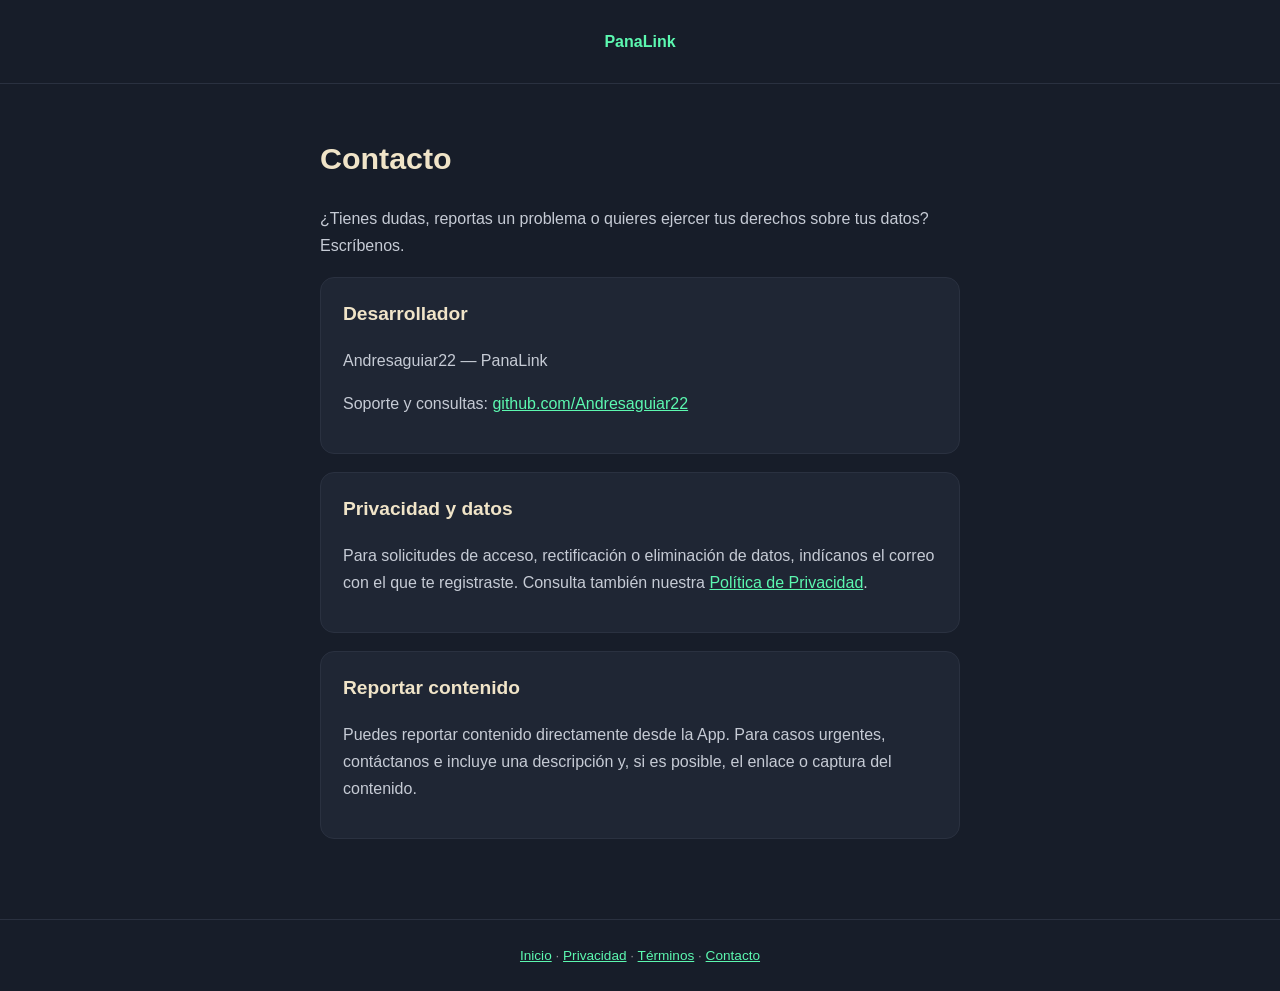
==== contacto.html @ b13c033b "sitio: politica de privacidad, terminos y contacto (requisitos de Play para apps con anuncios)" ====
<!DOCTYPE html>
<html lang="es">
<head>
    <meta charset="UTF-8">
    <meta name="viewport" content="width=device-width, initial-scale=1.0">
    <title>Contacto — PanaLink</title>
    <style>
        :root { color-scheme: dark; }
        body {
            margin: 0;
            font-family: -apple-system, BlinkMacSystemFont, "Segoe UI", Roboto, sans-serif;
            background: #171D29;
            color: #E8E8EA;
            line-height: 1.7;
        }
        header { padding: 28px 20px; border-bottom: 1px solid #2A3140; text-align: center; }
        header a { color: #5CF8B0; text-decoration: none; font-weight: 600; }
        main { max-width: 640px; margin: 0 auto; padding: 28px 20px 80px; }
        h1 { color: #F0E4C8; font-size: 1.9rem; }
        h2 { color: #F0E4C8; font-size: 1.2rem; margin-top: 32px; }
        p, li { color: #C6CBD5; }
        a { color: #5CF8B0; }
        .card {
            background: #1F2634;
            border: 1px solid #2A3140;
            border-radius: 14px;
            padding: 20px 22px;
            margin-top: 18px;
        }
        footer { text-align: center; padding: 24px; color: #8E8E93; font-size: 0.85rem; border-top: 1px solid #2A3140; }
    </style>
</head>
<body>
    <header><a href="/">PanaLink</a></header>
    <main>
        <h1>Contacto</h1>
        <p>¿Tienes dudas, reportas un problema o quieres ejercer tus derechos sobre tus datos?
        Escríbenos.</p>

        <div class="card">
            <h2 style="margin-top:0">Desarrollador</h2>
            <p>Andresaguiar22 — PanaLink</p>
            <p>Soporte y consultas:
                <a href="https://github.com/Andresaguiar22" target="_blank" rel="noopener">github.com/Andresaguiar22</a>
            </p>
        </div>

        <div class="card">
            <h2 style="margin-top:0">Privacidad y datos</h2>
            <p>Para solicitudes de acceso, rectificación o eliminación de datos, indícanos el correo
            con el que te registraste. Consulta también nuestra
            <a href="/privacidad.html">Política de Privacidad</a>.</p>
        </div>

        <div class="card">
            <h2 style="margin-top:0">Reportar contenido</h2>
            <p>Puedes reportar contenido directamente desde la App. Para casos urgentes, contáctanos
            e incluye una descripción y, si es posible, el enlace o captura del contenido.</p>
        </div>
    </main>
    <footer>
        <a href="/">Inicio</a> · <a href="/privacidad.html">Privacidad</a> ·
        <a href="/terminos.html">Términos</a> · <a href="/contacto.html">Contacto</a>
    </footer>
</body>
</html>
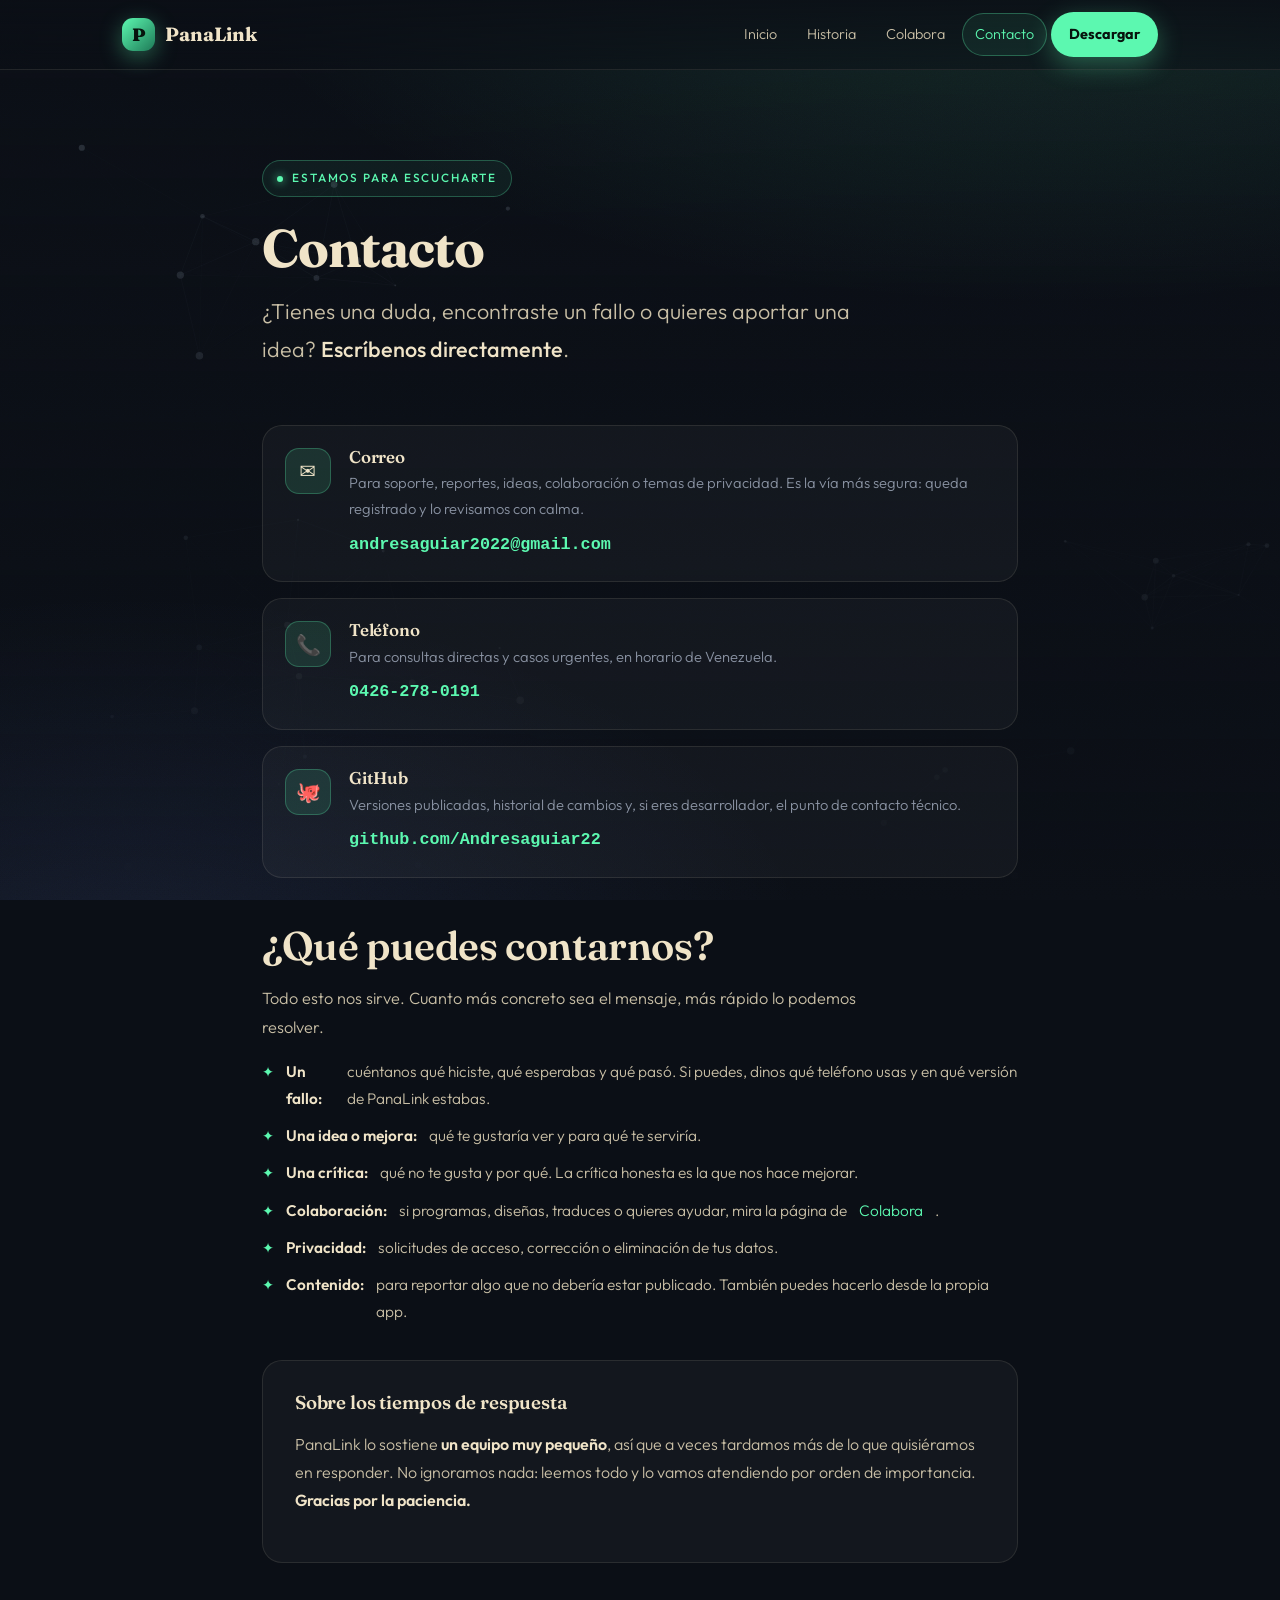
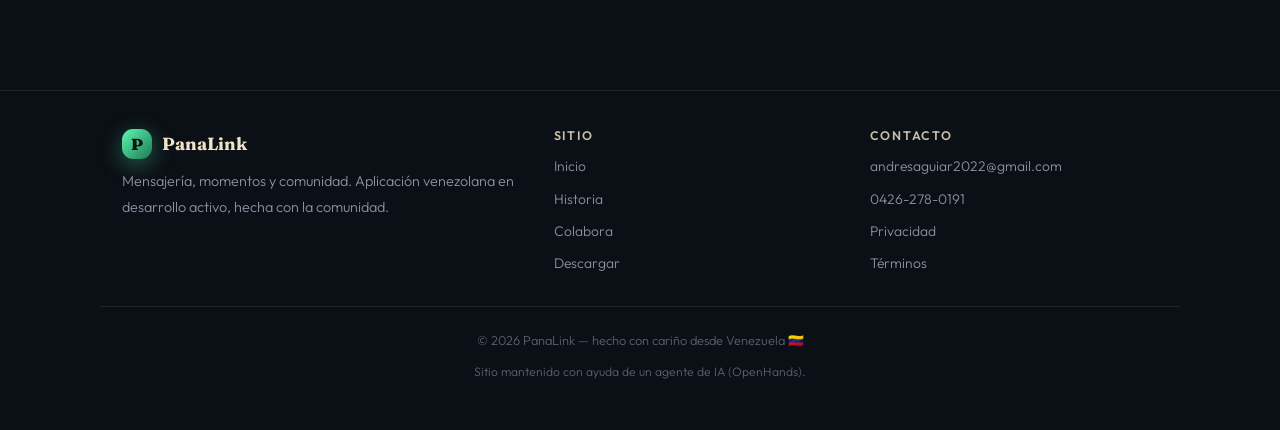
==== commit 68ffc5f8: "Sitio completo de PanaLink: landing con pestañas, historia, colabora y contacto Se rehace la web com" ====
--- a/contacto.html
+++ b/contacto.html
@@ -1,66 +1,127 @@
 <!DOCTYPE html>
 <html lang="es">
 <head>
-    <meta charset="UTF-8">
-    <meta name="viewport" content="width=device-width, initial-scale=1.0">
-    <title>Contacto — PanaLink</title>
-    <style>
-        :root { color-scheme: dark; }
-        body {
-            margin: 0;
-            font-family: -apple-system, BlinkMacSystemFont, "Segoe UI", Roboto, sans-serif;
-            background: #171D29;
-            color: #E8E8EA;
-            line-height: 1.7;
-        }
-        header { padding: 28px 20px; border-bottom: 1px solid #2A3140; text-align: center; }
-        header a { color: #5CF8B0; text-decoration: none; font-weight: 600; }
-        main { max-width: 640px; margin: 0 auto; padding: 28px 20px 80px; }
-        h1 { color: #F0E4C8; font-size: 1.9rem; }
-        h2 { color: #F0E4C8; font-size: 1.2rem; margin-top: 32px; }
-        p, li { color: #C6CBD5; }
-        a { color: #5CF8B0; }
-        .card {
-            background: #1F2634;
-            border: 1px solid #2A3140;
-            border-radius: 14px;
-            padding: 20px 22px;
-            margin-top: 18px;
-        }
-        footer { text-align: center; padding: 24px; color: #8E8E93; font-size: 0.85rem; border-top: 1px solid #2A3140; }
-    </style>
+<meta charset="UTF-8">
+<meta name="viewport" content="width=device-width, initial-scale=1.0">
+<title>Contacto — PanaLink</title>
+<meta name="description" content="Contacta con el equipo de PanaLink: soporte, reportes de fallos, ideas, colaboración y solicitudes de privacidad.">
+<meta name="theme-color" content="#0B0F16">
+<link rel="icon" href="data:image/svg+xml,<svg xmlns='http://www.w3.org/2000/svg' viewBox='0 0 100 100'><rect width='100' height='100' rx='24' fill='%235CF8B0'/><text x='50' y='72' font-size='64' font-family='Georgia,serif' font-weight='700' text-anchor='middle' fill='%230B0F16'>P</text></svg>">
+<link rel="preconnect" href="https://fonts.googleapis.com">
+<link rel="preconnect" href="https://fonts.gstatic.com" crossorigin>
+<link href="https://fonts.googleapis.com/css2?family=Fraunces:opsz,wght@9..144,400;9..144,600;9..144,700;9..144,900&family=Outfit:wght@300;400;500;600;700&display=swap" rel="stylesheet">
+<link rel="stylesheet" href="/assets/site.css">
 </head>
 <body>
-    <header><a href="/">PanaLink</a></header>
-    <main>
-        <h1>Contacto</h1>
-        <p>¿Tienes dudas, reportas un problema o quieres ejercer tus derechos sobre tus datos?
-        Escríbenos.</p>
 
-        <div class="card">
-            <h2 style="margin-top:0">Desarrollador</h2>
-            <p>Andresaguiar22 — PanaLink</p>
-            <p>Soporte y consultas:
-                <a href="https://github.com/Andresaguiar22" target="_blank" rel="noopener">github.com/Andresaguiar22</a>
-            </p>
-        </div>
+<canvas id="sky" aria-hidden="true"></canvas>
+<div class="atmos" aria-hidden="true"></div>
+<div class="grain" aria-hidden="true"></div>
 
-        <div class="card">
-            <h2 style="margin-top:0">Privacidad y datos</h2>
-            <p>Para solicitudes de acceso, rectificación o eliminación de datos, indícanos el correo
-            con el que te registraste. Consulta también nuestra
-            <a href="/privacidad.html">Política de Privacidad</a>.</p>
-        </div>
+<nav class="top">
+  <div class="in">
+    <a class="mark" href="/"><span class="p">P</span>PanaLink</a>
+    <span class="sp"></span>
+    <span class="lk">
+      <a href="/">Inicio</a>
+      <a href="/historia.html">Historia</a>
+      <a href="/colabora.html">Colabora</a>
+      <a href="/contacto.html" aria-current="page">Contacto</a>
+      <a class="cta-sm" href="/descargar.html">Descargar</a>
+    </span>
+  </div>
+</nav>
 
-        <div class="card">
-            <h2 style="margin-top:0">Reportar contenido</h2>
-            <p>Puedes reportar contenido directamente desde la App. Para casos urgentes, contáctanos
-            e incluye una descripción y, si es posible, el enlace o captura del contenido.</p>
-        </div>
-    </main>
-    <footer>
-        <a href="/">Inicio</a> · <a href="/privacidad.html">Privacidad</a> ·
-        <a href="/terminos.html">Términos</a> · <a href="/contacto.html">Contacto</a>
-    </footer>
+<div class="wrap narrow">
+
+  <header class="hero left">
+    <span class="eyebrow rv"><span class="dot"></span>Estamos para escucharte</span>
+    <h1 class="page rv d1">Contacto</h1>
+    <p class="sub rv d2">¿Tienes una duda, encontraste un fallo o quieres aportar una idea? <b>Escríbenos directamente</b>.</p>
+  </header>
+
+  <section style="padding-top:14px">
+
+    <div class="contact-card rv d1">
+      <div class="ic">✉️</div>
+      <div>
+        <h3>Correo</h3>
+        <p>Para soporte, reportes, ideas, colaboración o temas de privacidad. Es la vía más segura: queda registrado y lo revisamos con calma.</p>
+        <p style="margin-top:8px"><a class="val" href="mailto:andresaguiar2022@gmail.com">andresaguiar2022@gmail.com</a></p>
+      </div>
+    </div>
+
+    <div class="contact-card rv d2">
+      <div class="ic">📞</div>
+      <div>
+        <h3>Teléfono</h3>
+        <p>Para consultas directas y casos urgentes, en horario de Venezuela.</p>
+        <p style="margin-top:8px"><a class="val" href="tel:+584262780191">0426-278-0191</a></p>
+      </div>
+    </div>
+
+    <div class="contact-card rv d3">
+      <div class="ic">🐙</div>
+      <div>
+        <h3>GitHub</h3>
+        <p>Versiones publicadas, historial de cambios y, si eres desarrollador, el punto de contacto técnico.</p>
+        <p style="margin-top:8px"><a class="val" href="https://github.com/Andresaguiar22" target="_blank" rel="noopener">github.com/Andresaguiar22</a></p>
+      </div>
+    </div>
+
+    <h2 class="sec rv d1" style="margin-top:46px">¿Qué puedes contarnos?</h2>
+    <p class="lead rv d1">Todo esto nos sirve. Cuanto más concreto sea el mensaje, más rápido lo podemos resolver.</p>
+
+    <ul class="ticks rv d2">
+      <li><b>Un fallo:</b> cuéntanos qué hiciste, qué esperabas y qué pasó. Si puedes, dinos qué teléfono usas y en qué versión de PanaLink estabas.</li>
+      <li><b>Una idea o mejora:</b> qué te gustaría ver y para qué te serviría.</li>
+      <li><b>Una crítica:</b> qué no te gusta y por qué. La crítica honesta es la que nos hace mejorar.</li>
+      <li><b>Colaboración:</b> si programas, diseñas, traduces o quieres ayudar, mira la página de <a href="/colabora.html">Colabora</a>.</li>
+      <li><b>Privacidad:</b> solicitudes de acceso, corrección o eliminación de tus datos.</li>
+      <li><b>Contenido:</b> para reportar algo que no debería estar publicado. También puedes hacerlo desde la propia app.</li>
+    </ul>
+
+    <div class="panel rv d3" style="margin-top:34px">
+      <h3>Sobre los tiempos de respuesta</h3>
+      <p>PanaLink lo sostiene <b>un equipo muy pequeño</b>, así que a veces tardamos más de lo que quisiéramos en responder. No ignoramos nada: leemos todo y lo vamos atendiendo por orden de importancia. <b>Gracias por la paciencia.</b></p>
+    </div>
+
+  </section>
+
+</div>
+
+<footer>
+  <div class="cols">
+    <div>
+      <div class="brandline"><span class="mark" style="font-size:1.1rem"><span class="p" style="width:30px;height:30px;font-size:1rem">P</span>PanaLink</span></div>
+      <p style="color:var(--muted);font-size:.9rem;margin:0">Mensajería, momentos y comunidad. Aplicación venezolana en desarrollo activo, hecha con la comunidad.</p>
+    </div>
+    <div>
+      <h4>Sitio</h4>
+      <div class="lk">
+        <a href="/">Inicio</a>
+        <a href="/historia.html">Historia</a>
+        <a href="/colabora.html">Colabora</a>
+        <a href="/descargar.html">Descargar</a>
+      </div>
+    </div>
+    <div>
+      <h4>Contacto</h4>
+      <div class="lk">
+        <a href="mailto:andresaguiar2022@gmail.com">andresaguiar2022@gmail.com</a>
+        <a href="tel:+584262780191">0426-278-0191</a>
+        <a href="/privacidad.html">Privacidad</a>
+        <a href="/terminos.html">Términos</a>
+      </div>
+    </div>
+  </div>
+  <div class="bottom">
+    © <span id="yr">2026</span> PanaLink — hecho con cariño desde Venezuela 🇻🇪
+    <div class="ai">Sitio mantenido con ayuda de un agente de IA (OpenHands).</div>
+  </div>
+</footer>
+
+<script src="/assets/site.js"></script>
+<script>document.getElementById("yr").textContent = new Date().getFullYear();</script>
 </body>
 </html>
--- a/assets/site.css
+++ b/assets/site.css
@@ -0,0 +1,301 @@
+/* ==========================================================================
+   PanaLink — hoja de estilo compartida del sitio
+   Identidad: navy profundo + menta neon + crema. Serif de titulares (Fraunces),
+   sans geometrica para el cuerpo (Outfit).
+   ========================================================================== */
+
+:root{
+  --ink:#0B0F16;
+  --ink-2:#111823;
+  --deep:#0F141D;
+  --mint:#5CF8B0;
+  --mint-2:#3FCF8E;
+  --gold:#F0E4C8;
+  --gold-dim:#C9BFA6;
+  --muted:#8A93A3;
+  --faint:#5A6273;
+  --line:rgba(240,228,200,.10);
+  --line-2:rgba(240,228,200,.18);
+  --glass:rgba(255,255,255,.035);
+  --glass-2:rgba(255,255,255,.06);
+  --radius:20px;
+  --shadow:0 22px 50px rgba(0,0,0,.42);
+}
+
+*{box-sizing:border-box}
+html{scroll-behavior:smooth}
+body{
+  margin:0;
+  background:var(--ink);
+  color:var(--gold);
+  font-family:"Outfit",system-ui,-apple-system,"Segoe UI",sans-serif;
+  font-weight:300;
+  line-height:1.75;
+  overflow-x:hidden;
+  -webkit-font-smoothing:antialiased;
+}
+h1,h2,h3,h4{font-family:"Fraunces",Georgia,serif;font-weight:600;line-height:1.1;margin:0;letter-spacing:-.01em}
+a{color:var(--mint);text-decoration:none;transition:color .2s}
+a:hover{color:#8DFBCB}
+img{max-width:100%;height:auto}
+code{font-family:ui-monospace,SFMono-Regular,Menlo,monospace;font-size:.82em;color:var(--gold-dim);word-break:break-all}
+::selection{background:rgba(92,248,176,.28);color:#fff}
+
+/* ---------------- fondo atmosferico ---------------- */
+#sky{position:fixed;inset:0;z-index:0;display:block}
+.atmos{
+  position:fixed;inset:0;z-index:1;pointer-events:none;
+  background:
+    radial-gradient(120% 80% at 82% -10%, rgba(92,248,176,.13) 0%, transparent 55%),
+    radial-gradient(90% 70% at 10% 108%, rgba(120,150,255,.10) 0%, transparent 60%),
+    linear-gradient(180deg, rgba(11,15,22,.20) 0%, rgba(11,15,22,.72) 62%, var(--ink) 100%);
+}
+.grain{
+  position:fixed;inset:0;z-index:2;pointer-events:none;opacity:.5;mix-blend-mode:overlay;
+  background-image:url("data:image/svg+xml,%3Csvg xmlns='http://www.w3.org/2000/svg' width='140' height='140'%3E%3Cfilter id='n'%3E%3CfeTurbulence type='fractalNoise' baseFrequency='.85' numOctaves='3'/%3E%3C/filter%3E%3Crect width='140' height='140' filter='url(%23n)' opacity='.35'/%3E%3C/svg%3E");
+}
+.wrap{position:relative;z-index:3;max-width:1080px;margin:0 auto;padding:0 22px}
+.wrap.narrow{max-width:800px}
+
+/* ---------------- nav ---------------- */
+nav.top{
+  position:sticky;top:0;z-index:20;
+  backdrop-filter:blur(14px);-webkit-backdrop-filter:blur(14px);
+  background:linear-gradient(180deg, rgba(11,15,22,.88), rgba(11,15,22,.46));
+  border-bottom:1px solid var(--line);
+}
+nav.top .in{max-width:1080px;margin:0 auto;padding:12px 22px;display:flex;align-items:center;gap:16px}
+.mark{display:flex;align-items:center;gap:10px;font-family:"Fraunces",serif;font-weight:700;font-size:1.2rem;color:var(--gold)}
+.mark:hover{color:var(--gold)}
+.mark .p{
+  width:33px;height:33px;border-radius:11px;display:grid;place-items:center;
+  background:linear-gradient(135deg,#5CF8B0,#1E7A57);color:#07130D;
+  font-weight:900;font-size:1.12rem;box-shadow:0 6px 22px rgba(92,248,176,.35);
+  font-family:"Fraunces",serif;flex:0 0 auto
+}
+nav.top .sp{flex:1}
+nav.top .lk{display:flex;gap:4px;flex-wrap:wrap;align-items:center}
+nav.top .lk a{color:var(--gold-dim);font-size:.9rem;padding:8px 12px;border-radius:999px;border:1px solid transparent}
+nav.top .lk a:hover{color:var(--mint);border-color:var(--line);background:var(--glass)}
+nav.top .lk a[aria-current="page"]{color:var(--mint);border-color:rgba(92,248,176,.3);background:rgba(92,248,176,.07)}
+.cta-sm{background:var(--mint);color:#07130D !important;font-weight:700 !important;padding:9px 17px !important;border-radius:999px;box-shadow:0 8px 26px rgba(92,248,176,.32)}
+.cta-sm:hover{transform:translateY(-1px)}
+
+/* ---------------- tipografia de seccion ---------------- */
+.hero{padding:clamp(58px,10vh,120px) 0 56px;text-align:center;position:relative}
+.hero.left{text-align:left;padding-bottom:26px}
+.eyebrow{
+  display:inline-flex;align-items:center;gap:9px;font-size:.74rem;letter-spacing:.16em;
+  text-transform:uppercase;font-weight:500;color:var(--mint);
+  border:1px solid rgba(92,248,176,.28);background:rgba(92,248,176,.06);
+  padding:7px 14px;border-radius:999px;margin-bottom:22px
+}
+.eyebrow .dot{width:6px;height:6px;border-radius:50%;background:var(--mint);box-shadow:0 0 10px var(--mint);animation:pulse 2.4s ease-in-out infinite}
+@keyframes pulse{0%,100%{opacity:1;transform:scale(1)}50%{opacity:.45;transform:scale(.7)}}
+
+h1.big{
+  font-size:clamp(2.8rem,10vw,6.2rem);font-weight:900;letter-spacing:-.035em;
+  background:linear-gradient(178deg,#FFFDF6 8%,var(--gold) 42%,#A99B7C 96%);
+  -webkit-background-clip:text;background-clip:text;color:transparent;margin:0
+}
+h1.page{font-size:clamp(2.1rem,6vw,3.3rem);font-weight:700;letter-spacing:-.02em;margin:0 0 8px}
+.sub{font-size:clamp(1.02rem,2.3vw,1.35rem);color:var(--gold-dim);font-weight:300;max-width:620px;margin:16px auto 0}
+.hero.left .sub{margin-left:0}
+.sub b{color:var(--gold);font-weight:500}
+
+section{padding:clamp(42px,7vh,80px) 0;position:relative}
+.kick{font-size:.74rem;letter-spacing:.2em;text-transform:uppercase;color:var(--mint);font-weight:600;margin-bottom:12px}
+h2.sec{font-size:clamp(1.6rem,4.2vw,2.5rem);margin-bottom:14px}
+h3.sub-sec{font-size:clamp(1.15rem,2.8vw,1.4rem);margin:34px 0 10px;color:var(--gold)}
+.lead{color:var(--gold-dim);max-width:640px;font-size:1.02rem}
+.lead.wide{max-width:760px}
+p{color:var(--gold-dim)}
+b,strong{color:var(--gold);font-weight:600}
+
+/* ---------------- botones ---------------- */
+.actions{display:flex;gap:13px;justify-content:center;flex-wrap:wrap;margin-top:34px}
+.actions.start{justify-content:flex-start}
+.btn{
+  display:inline-flex;align-items:center;gap:10px;
+  padding:16px 30px;border-radius:999px;font-weight:700;font-size:1.01rem;
+  font-family:"Outfit",sans-serif;border:1px solid transparent;cursor:pointer;
+  transition:transform .18s ease, box-shadow .18s ease, border-color .18s ease
+}
+.btn-main{background:linear-gradient(135deg,#7BF9C2,#5CF8B0 45%,#3FCF8E);color:#06120C;box-shadow:0 14px 44px rgba(92,248,176,.34)}
+.btn-main:hover{transform:translateY(-3px);box-shadow:0 20px 56px rgba(92,248,176,.5);color:#06120C}
+.btn-ghost{border-color:var(--line);color:var(--gold);background:var(--glass)}
+.btn-ghost:hover{border-color:rgba(92,248,176,.45);color:var(--mint)}
+.btn-sm{padding:11px 20px;font-size:.9rem}
+.meta{margin-top:20px;font-size:.84rem;color:var(--muted)}
+.meta strong{color:var(--gold)}
+
+/* ---------------- tarjetas ---------------- */
+.grid{display:grid;grid-template-columns:repeat(auto-fit,minmax(236px,1fr));gap:16px;margin-top:32px}
+.card{
+  background:linear-gradient(160deg, rgba(255,255,255,.055), rgba(255,255,255,.015));
+  border:1px solid var(--line);border-radius:var(--radius);padding:24px 22px;
+  position:relative;overflow:hidden;
+  transition:transform .28s cubic-bezier(.2,.8,.2,1), border-color .28s, box-shadow .28s
+}
+.card::after{
+  content:"";position:absolute;inset:0;border-radius:var(--radius);opacity:0;transition:.3s;pointer-events:none;
+  background:radial-gradient(120% 90% at 0% 0%, rgba(92,248,176,.10), transparent 60%)
+}
+.card:hover{transform:translateY(-5px);border-color:rgba(92,248,176,.34);box-shadow:var(--shadow)}
+.card:hover::after{opacity:1}
+.card .ico{font-size:1.5rem;margin-bottom:13px;display:block}
+.card h3{font-size:1.14rem;color:var(--gold);margin-bottom:7px}
+.card p{margin:0;font-size:.93rem;color:var(--muted)}
+
+.panel{background:var(--glass);border:1px solid var(--line);border-radius:var(--radius);padding:clamp(20px,3.4vw,32px);margin-top:22px}
+.panel h3{margin-top:0}
+
+/* ---------------- pestañas ---------------- */
+.tabs{margin-top:30px}
+.tabbar{
+  display:flex;gap:6px;flex-wrap:wrap;border-bottom:1px solid var(--line);
+  padding-bottom:2px;margin-bottom:26px;position:relative
+}
+.tabbar button{
+  appearance:none;background:none;border:0;cursor:pointer;
+  font-family:"Outfit",sans-serif;font-size:.96rem;font-weight:500;
+  color:var(--muted);padding:12px 18px;border-radius:12px 12px 0 0;
+  border-bottom:2px solid transparent;transition:.22s;position:relative
+}
+.tabbar button:hover{color:var(--gold);background:var(--glass)}
+.tabbar button[aria-selected="true"]{color:var(--mint);border-bottom-color:var(--mint);background:rgba(92,248,176,.06)}
+.tabpanel[hidden]{display:none}
+.tabpanel{animation:fadeUp .45s cubic-bezier(.2,.8,.2,1)}
+@keyframes fadeUp{from{opacity:0;transform:translateY(10px)}to{opacity:1;transform:none}}
+
+/* ---------------- aviso de desarrollo ---------------- */
+.dev{
+  border:1px solid rgba(92,248,176,.22);border-left:3px solid var(--mint);
+  background:linear-gradient(120deg, rgba(92,248,176,.075), rgba(92,248,176,.02));
+  border-radius:var(--radius);padding:clamp(22px,3.6vw,38px);margin-top:8px
+}
+.dev h2{font-size:clamp(1.35rem,3.4vw,1.95rem);margin-bottom:14px}
+.dev p{margin:0 0 14px}
+.dev p:last-child{margin-bottom:0}
+
+.thanks{margin-top:26px;text-align:center;font-family:"Fraunces",serif;font-size:clamp(1.1rem,2.9vw,1.55rem);color:var(--gold);font-weight:600;line-height:1.4}
+.thanks small{display:block;font-family:"Outfit",sans-serif;font-weight:300;font-size:.92rem;color:var(--muted);margin-top:10px}
+
+/* ---------------- pasos ---------------- */
+ol.steps{list-style:none;counter-reset:s;padding:0;margin:28px 0 0;display:grid;gap:12px}
+ol.steps li{counter-increment:s;display:flex;gap:16px;align-items:flex-start;background:var(--glass);border:1px solid var(--line);border-radius:16px;padding:16px 19px}
+ol.steps li::before{
+  content:counter(s);flex:0 0 30px;height:30px;border-radius:50%;display:grid;place-items:center;
+  font-size:.85rem;font-weight:700;background:rgba(92,248,176,.14);color:var(--mint);
+  border:1px solid rgba(92,248,176,.3)
+}
+ol.steps span{color:var(--gold-dim);font-size:.95rem}
+
+/* ---------------- contacto ---------------- */
+.contact-card{
+  display:flex;gap:18px;align-items:flex-start;
+  background:var(--glass);border:1px solid var(--line);border-radius:var(--radius);
+  padding:22px;margin-top:16px;transition:border-color .24s, transform .24s
+}
+.contact-card:hover{border-color:rgba(92,248,176,.32);transform:translateY(-2px)}
+.contact-card .ic{
+  flex:0 0 46px;height:46px;border-radius:14px;display:grid;place-items:center;font-size:1.25rem;
+  background:rgba(92,248,176,.12);border:1px solid rgba(92,248,176,.26)
+}
+.contact-card h3{margin:0 0 4px;font-size:1.06rem}
+.contact-card p{margin:0;font-size:.92rem;color:var(--muted)}
+.contact-card .val{font-size:1.05rem;font-weight:600;color:var(--gold);word-break:break-all;font-family:ui-monospace,Menlo,monospace}
+.contact-card a.val{color:var(--mint)}
+.contact-card a.val:hover{color:#8DFBCB;text-decoration:underline}
+
+/* ---------------- tablas ---------------- */
+.tbl-wrap{overflow-x:auto;margin-top:22px;border:1px solid var(--line);border-radius:16px}
+table{width:100%;border-collapse:collapse;font-size:.92rem;min-width:460px}
+th,td{text-align:left;padding:13px 16px;border-bottom:1px solid var(--line)}
+th{background:rgba(255,255,255,.04);color:var(--gold);font-weight:600;font-size:.85rem;letter-spacing:.03em;text-transform:uppercase}
+tr:last-child td{border-bottom:0}
+td{color:var(--muted)}
+td strong{color:var(--gold)}
+
+/* ---------------- lista de features ---------------- */
+ul.ticks{list-style:none;padding:0;margin:18px 0 0;display:grid;gap:10px}
+ul.ticks li{display:flex;gap:12px;align-items:flex-start;color:var(--gold-dim);font-size:.96rem}
+ul.ticks li::before{content:"✦";color:var(--mint);flex:0 0 auto;font-size:.9rem;line-height:1.9}
+
+/* ---------------- timeline (historia) ---------------- */
+.tl{list-style:none;padding:0;margin:26px 0 0;position:relative}
+.tl::before{content:"";position:absolute;left:9px;top:8px;bottom:8px;width:1px;background:linear-gradient(180deg,var(--mint),rgba(92,248,176,0))}
+.tl li{position:relative;padding:0 0 24px 34px}
+.tl li::before{content:"";position:absolute;left:4px;top:8px;width:11px;height:11px;border-radius:50%;background:var(--ink);border:2px solid var(--mint);box-shadow:0 0 12px rgba(92,248,176,.5)}
+.tl .when{font-size:.78rem;letter-spacing:.12em;text-transform:uppercase;color:var(--mint);font-weight:600}
+.tl h3{margin:3px 0 4px;font-size:1.1rem}
+.tl p{margin:0;font-size:.94rem;color:var(--muted)}
+
+/* ---------------- compartir ---------------- */
+.share{display:flex;gap:22px;align-items:center;flex-wrap:wrap;margin-top:24px;background:var(--glass);border:1px solid var(--line);border-radius:var(--radius);padding:22px}
+.share img{width:186px;border-radius:14px;border:1px solid var(--line);display:block}
+
+/* ---------------- galeria de pantallas ---------------- */
+.shots{
+  display:grid;grid-template-columns:repeat(auto-fill,minmax(150px,1fr));gap:16px;margin-top:24px
+}
+.shots figure{
+  margin:0;background:var(--glass);border:1px solid var(--line);border-radius:18px;
+  padding:12px 12px 10px;text-align:center;
+  transition:transform .3s cubic-bezier(.2,.8,.2,1), border-color .3s, box-shadow .3s
+}
+.shots figure:hover{transform:translateY(-6px);border-color:rgba(92,248,176,.34);box-shadow:var(--shadow)}
+.shots img{display:block;width:100%;height:auto;border-radius:16px}
+.shots figcaption{
+  margin-top:9px;font-size:.8rem;color:var(--gold-dim);letter-spacing:.02em
+}
+.shots-note{margin-top:16px;font-size:.83rem;color:var(--faint)}
+
+/* ---------------- aviso beta ---------------- */
+.beta-note{
+  margin-top:20px;border:1px solid rgba(240,228,200,.16);border-radius:16px;
+  background:rgba(255,255,255,.03);padding:16px 19px
+}
+.beta-note .tag{
+  display:inline-flex;align-items:center;gap:7px;font-size:.72rem;letter-spacing:.14em;
+  text-transform:uppercase;font-weight:600;color:#FFD166;
+  border:1px solid rgba(255,209,102,.3);background:rgba(255,209,102,.08);
+  padding:4px 11px;border-radius:999px;margin-bottom:10px
+}
+.beta-note p{margin:0;font-size:.93rem}
+
+/* ---------------- CTA final ---------------- */
+.cta-band{
+  text-align:center;border:1px solid var(--line);border-radius:26px;
+  background:linear-gradient(160deg, rgba(92,248,176,.09), rgba(255,255,255,.02));
+  padding:clamp(28px,5vw,52px);margin:20px 0 10px
+}
+.cta-band h2{font-size:clamp(1.5rem,4vw,2.3rem);margin-bottom:10px}
+
+/* ---------------- footer ---------------- */
+footer{border-top:1px solid var(--line);margin-top:64px;padding:38px 0 48px;color:var(--muted);font-size:.87rem;position:relative;z-index:3}
+footer .cols{max-width:1080px;margin:0 auto;padding:0 22px;display:grid;grid-template-columns:1.4fr 1fr 1fr;gap:28px}
+footer h4{font-size:.78rem;letter-spacing:.14em;text-transform:uppercase;color:var(--gold-dim);font-family:"Outfit",sans-serif;font-weight:600;margin-bottom:12px}
+footer .lk{display:flex;flex-direction:column;gap:8px}
+footer .lk a{color:var(--muted)}
+footer .lk a:hover{color:var(--mint)}
+footer .brandline{display:flex;align-items:center;gap:10px;font-family:"Fraunces",serif;font-weight:700;color:var(--gold);font-size:1.1rem;margin-bottom:10px}
+footer .bottom{max-width:1080px;margin:30px auto 0;padding:22px 22px 0;border-top:1px solid var(--line);text-align:center;font-size:.8rem;color:var(--faint)}
+footer .ai{font-size:.76rem;color:var(--faint);margin-top:10px}
+@media (max-width:720px){footer .cols{grid-template-columns:1fr;gap:22px}}
+
+/* ---------------- reveal ---------------- */
+.rv{opacity:0;transform:translateY(24px);transition:opacity .8s cubic-bezier(.2,.8,.2,1), transform .8s cubic-bezier(.2,.8,.2,1)}
+.rv.in{opacity:1;transform:none}
+.rv.d1{transition-delay:.08s}.rv.d2{transition-delay:.16s}.rv.d3{transition-delay:.24s}.rv.d4{transition-delay:.32s}
+
+@media (prefers-reduced-motion:reduce){
+  .rv{opacity:1;transform:none;transition:none}
+  .eyebrow .dot{animation:none}
+  .tabpanel{animation:none}
+  html{scroll-behavior:auto}
+}
+@media (max-width:640px){
+  nav.top .lk a:not(.cta-sm):not([aria-current="page"]){display:none}
+  .share img{width:100%}
+}
